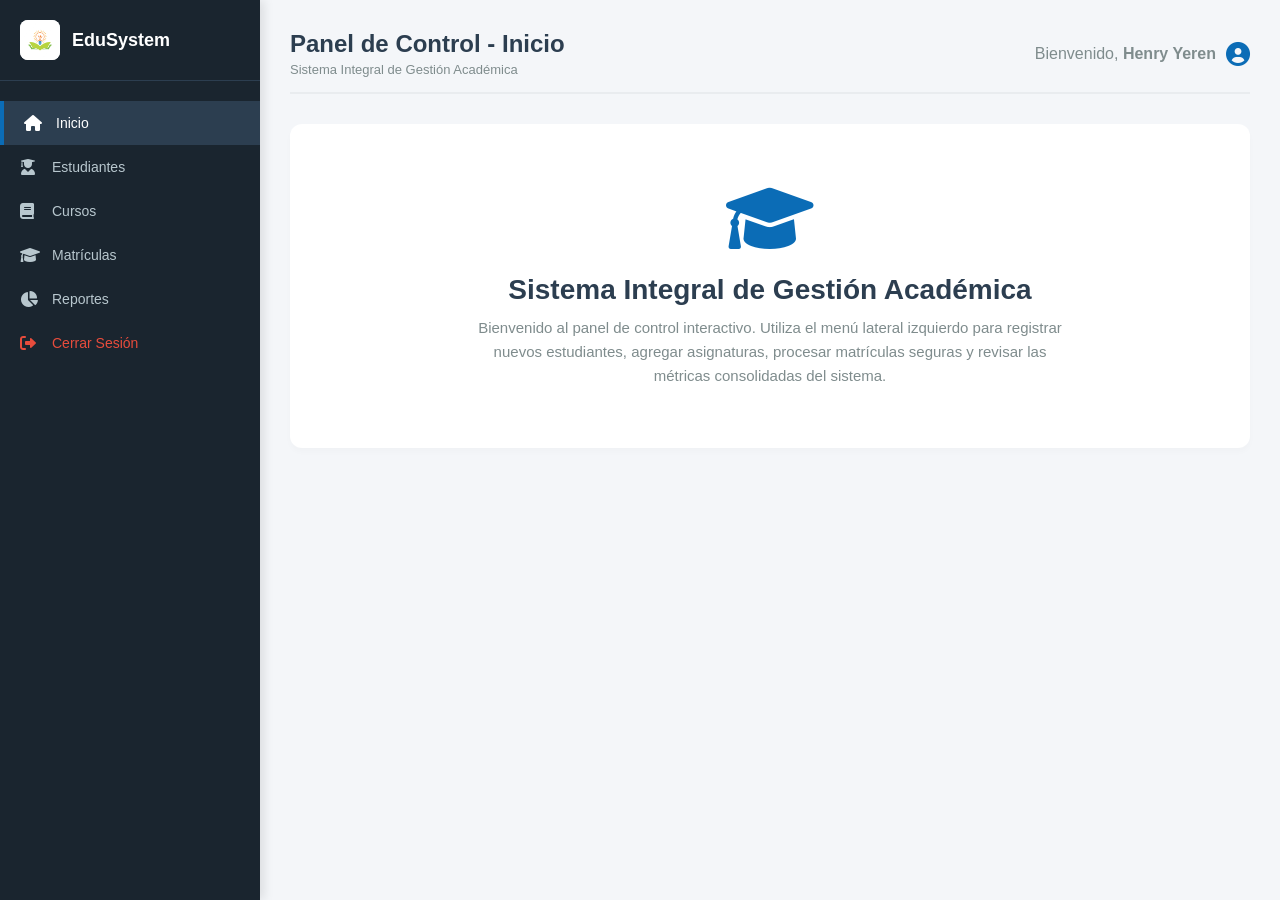
==== dashboard.html @ ab19d4d2 "Update dashboard.html" ====
<!DOCTYPE html>
<html lang="es">
<head>
    <meta charset="UTF-8">
    <meta name="viewport" content="width=device-width, initial-scale=1.0">
    <title>EduSystem - Panel de Gestión</title>
    <link rel="stylesheet" href="css/estilos.css">
    <link rel="stylesheet" href="https://cdnjs.cloudflare.com/ajax/libs/font-awesome/6.0.0/css/all.min.css">
</head>
<body class="dash-body-layout">

    <div class="dash-sidebar">
        <div class="dash-sidebar-logo">
            <img src="assets/logo.jpg" alt="EduSystem Logo" onerror="this.style.display='none'">
            <h3>EduSystem</h3>
        </div>
        <nav class="dash-sidebar-menu">
            <a href="#" class="menu-item dash-active" data-target="sec-inicio"><i class="fa-solid fa-house"></i> Inicio</a>
            <a href="#" class="menu-item" data-target="sec-estudiantes"><i class="fa-solid fa-user-graduate"></i> Estudiantes</a>
            <a href="#" class="menu-item" data-target="sec-cursos"><i class="fa-solid fa-book"></i> Cursos</a>
            <a href="#" class="menu-item" data-target="sec-matriculas"><i class="fa-solid fa-graduation-cap"></i> Matrículas</a>
            <a href="#" class="menu-item" data-target="sec-reportes"><i class="fa-solid fa-chart-pie"></i> Reportes</a>
            
            <a href="index.html" class="dash-logout-btn"><i class="fa-solid fa-right-from-bracket"></i> Cerrar Sesión</a>
        </nav>
    </div>

    <div class="dash-main-content">
        
        <header class="dash-main-header">
            <div>
                <h2 id="dash-title">Panel de Control - Inicio</h2>
                <p style="color: #7f8c8d; font-size: 13px; margin-top: 4px;">Sistema Integral de Gestión Académica</p>
            </div>
            <div class="dash-user-info">
                <span>Bienvenido, <strong>Henry Yeren</strong></span>
                <i class="fa-solid fa-circle-user" style="font-size: 24px; color: var(--accent-color);"></i>
            </div>
        </header>

        <section id="sec-inicio" class="dash-section">
            <div class="dash-data-container" style="text-align: center; padding: 60px 20px;">
                <i class="fa-solid fa-graduation-cap" style="font-size: 70px; color: #0b6cb6; margin-bottom: 20px;"></i>
                <h2 style="font-size: 28px; color: #2c3e50; margin-bottom: 10px;">Sistema Integral de Gestión Académica</h2>
                <p style="color: #7f8c8d; max-width: 600px; margin: 0 auto; font-size: 15px; line-height: 1.6;">
                    Bienvenido al panel de control interactivo. Utiliza el menú lateral izquierdo para registrar nuevos estudiantes, agregar asignaturas, procesar matrículas seguras y revisar las métricas consolidadas del sistema.
                </p>
            </div>
        </section>

        <section id="sec-estudiantes" class="dash-section" style="display: none;">
            <div class="dash-data-container" style="margin-bottom: 25px;">
                <h3 style="margin-bottom: 20px; color: #0b6cb6; font-size: 20px;"><i class="fa-solid fa-user-plus"></i> Gestión de Estudiantes</h3>
                
                <div style="display: grid; grid-template-columns: repeat(auto-fit, minmax(200px, 1fr)); gap: 15px; align-items: flex-end;">
                    <div class="dash-form-group" style="margin: 0;">
                        <label>Código</label>
                        <input type="text" id="est-codigo" placeholder="Código">
                    </div>
                    <div class="dash-form-group" style="margin: 0;">
                        <label>Nombres</label>
                        <input type="text" id="est-nombres" placeholder="Nombres">
                    </div>
                    <div class="dash-form-group" style="margin: 0;">
                        <label>Apellidos</label>
                        <input type="text" id="est-apellidos" placeholder="Apellidos">
                    </div>
                    <div class="dash-form-group" style="margin: 0;">
                        <label>Carrera</label>
                        <input type="text" id="est-carrera" placeholder="Carrera">
                    </div>
                    <div class="dash-form-group" style="margin: 0;">
                        <label>Ciclo</label>
                        <input type="text" id="est-ciclo" placeholder="Ciclo">
                    </div>
                    <div class="dash-form-group" style="margin: 0;">
                        <label>Correo</label>
                        <input type="email" id="est-correo" placeholder="Correo">
                    </div>
                    <button class="dash-btn-primary" id="btn-registrar-estudiante" style="height: 42px; justify-content: center; background-color: #004085;">
                        Registrar estudiante
                    </button>
                </div>
            </div>

            <div class="dash-data-container">
                <h3 style="margin-bottom: 15px; color: #2c3e50;"><i class="fa-solid fa-list"></i> Lista de estudiantes</h3>
                <div class="dash-table-responsive">
                    <table class="dash-table">
                        <thead>
                            <tr>
                                <th>Código</th>
                                <th>Nombres</th>
                                <th>Apellidos</th>
                                <th>Carrera</th>
                                <th>Ciclo</th>
                                <th>Correo</th>
                                <th>Acción</th>
                            </tr>
                        </thead>
                        <tbody id="tabla-estudiantes">
                            </tbody>
                    </table>
                </div>
            </div>
        </section>

        <section id="sec-cursos" class="dash-section" style="display: none;">
            <div class="dash-data-container" style="margin-bottom: 25px;">
                <h3 style="margin-bottom: 20px; color: #0b6cb6; font-size: 20px;"><i class="fa-solid fa-book-bookmark"></i> Gestión de Cursos</h3>
                
                <div style="display: grid; grid-template-columns: repeat(auto-fit, minmax(220px, 1fr)); gap: 15px; align-items: flex-end;">
                    <div class="dash-form-group" style="margin: 0;">
                        <label>Código Curso</label>
                        <input type="text" id="cur-codigo" placeholder="Código Curso">
                    </div>
                    <div class="dash-form-group" style="margin: 0;">
                        <label>Nombre Curso</label>
                        <input type="text" id="cur-nombre" placeholder="Nombre Curso">
                    </div>
                    <div class="dash-form-group" style="margin: 0;">
                        <label>Créditos</label>
                        <input type="number" id="cur-creditos" placeholder="Créditos">
                    </div>
                    <div class="dash-form-group" style="margin: 0;">
                        <label>Docente</label>
                        <input type="text" id="cur-docente" placeholder="Docente">
                    </div>
                    <button class="dash-btn-primary" id="btn-registrar-curso" style="height: 42px; justify-content: center; background-color: #004085;">
                        Registrar Curso
                    </button>
                </div>
            </div>

            <div class="dash-data-container">
                <h3 style="margin-bottom: 15px; color: #2c3e50;"><i class="fa-solid fa-bookmark"></i> Cursos Registrados</h3>
                <div class="dash-table-responsive">
                    <table class="dash-table">
                        <thead>
                            <tr>
                                <th>Código</th>
                                <th>Curso</th>
                                <th>Créditos</th>
                                <th>Docente</th>
                                <th>Acción</th>
                            </tr>
                        </thead>
                        <tbody id="tabla-cursos">
                            </tbody>
                    </table>
                </div>
            </div>
        </section>

        <section id="sec-matriculas" class="dash-section" style="display: none;">
            <div class="dash-data-container" style="margin-bottom: 25px;">
                <h3 style="margin-bottom: 20px; color: #0b6cb6; font-size: 20px;"><i class="fa-solid fa-file-signature"></i> Gestión de Matrículas</h3>
                
                <div style="display: grid; grid-template-columns: repeat(auto-fit, minmax(280px, 1fr)); gap: 20px; align-items: flex-end;">
                    <div class="dash-form-group" style="margin: 0;">
                        <label>Seleccione estudiante</label>
                        <select id="mat-estudiante" style="width: 100%; padding: 10px; border: 1px solid #dcdde1; border-radius: 6px;">
                            <option value="">Seleccione estudiante</option>
                        </select>
                    </div>
                    <div class="dash-form-group" style="margin: 0;">
                        <label>Seleccione curso</label>
                        <select id="mat-curso" style="width: 100%; padding: 10px; border: 1px solid #dcdde1; border-radius: 6px;">
                            <option value="">Seleccione curso</option>
                        </select>
                    </div>
                    <button class="dash-btn-primary" id="btn-registrar-matricula" style="height: 42px; justify-content: center; background-color: #004085;">
                        Registrar Matrícula
                    </button>
                </div>
            </div>

            <div class="dash-data-container">
                <h3 style="margin-bottom: 15px; color: #2c3e50;"><i class="fa-solid fa-clipboard-list"></i> Lista de Matrículas</h3>
                <div class="dash-table-responsive">
                    <table class="dash-table">
                        <thead>
                            <tr>
                                <th>Estudiante</th>
                                <th>Curso</th>
                                <th>Acción</th>
                            </tr>
                        </thead>
                        <tbody id="tabla-matriculas">
                            </tbody>
                    </table>
                </div>
            </div>
        </section>

        <section id="sec-reportes" class="dash-section" style="display: none;">
            <h3 style="margin-bottom: 20px; color: #2c3e50; font-size: 22px;">Reportes del Sistema</h3>
            <div class="dash-cards-container">
                <div class="dash-card" style="text-align: center; flex-direction: column; padding: 30px 20px;">
                    <h4 style="font-size: 16px; color: #34495e; margin-bottom: 15px;">Total de Estudiantes</h4>
                    <span id="rep-total-estudiantes" style="font-size: 48px; font-weight: bold; color: #0b6cb6;">0</span>
                </div>
                <div class="dash-card" style="text-align: center; flex-direction: column; padding: 30px 20px;">
                    <h4 style="font-size: 16px; color: #34495e; margin-bottom: 15px;">Total de Cursos</h4>
                    <span id="rep-total-cursos" style="font-size: 48px; font-weight: bold; color: #0b6cb6;">0</span>
                </div>
                <div class="dash-card" style="text-align: center; flex-direction: column; padding: 30px 20px;">
                    <h4 style="font-size: 16px; color: #34495e; margin-bottom: 15px;">Total de Matrículas</h4>
                    <span id="rep-total-matriculas" style="font-size: 48px; font-weight: bold; color: #0b6cb6;">0</span>
                </div>
            </div>
        </section>

    </div>

    <script>
        document.addEventListener('DOMContentLoaded', () => {
            // Arreglos de memoria temporal
            let estudiantes = [];
            let cursos = [];
            let matriculas = [];

            // Elementos de navegación
            const menuItems = document.querySelectorAll('.menu-item');
            const sections = document.querySelectorAll('.dash-section');
            const titleHeader = document.querySelector('#dash-title');

            // Cambio de pestañas interactivo
            menuItems.forEach(item => {
                item.addEventListener('click', (e) => {
                    e.preventDefault();
                    menuItems.forEach(i => i.classList.remove('dash-active'));
                    item.classList.add('dash-active');
                    sections.forEach(sec => sec.style.display = 'none');
                    
                    const targetId = item.getAttribute('data-target');
                    document.getElementById(targetId).style.display = 'block';
                    titleHeader.textContent = 'Panel de Control - ' + item.textContent.trim();
                    
                    // Actualizar reportes cada vez que se entra a la sección
                    if(targetId === 'sec-reportes') {
                        actualizarReportes();
                    }
                });
            });

            // --- MÓDULO ESTUDIANTES ---
            const btnEstudiante = document.getElementById('btn-registrar-estudiante');
            btnEstudiante.addEventListener('click', () => {
                const codigo = document.getElementById('est-codigo').value.trim();
                const nombres = document.getElementById('est-nombres').value.trim();
                const apellidos = document.getElementById('est-apellidos').value.trim();
                const carrera = document.getElementById('est-carrera').value.trim();
                const ciclo = document.getElementById('est-ciclo').value.trim();
                const correo = document.getElementById('est-correo').value.trim();

                if(!codigo || !nombres || !apellidos) {
                    alert('Por favor, rellene al menos el Código, Nombre y Apellido.');
                    return;
                }

                const nuevoEst = { codigo, nombres, apellidos, carrera, ciclo, correo };
                estudiantes.push(nuevoEst);
                
                actualizarTablaEstudiantes();
                actualizarSelects();
                actualizarReportes();

                // Limpiar campos
                document.getElementById('est-codigo').value = '';
                document.getElementById('est-nombres').value = '';
                document.getElementById('est-apellidos').value = '';
                document.getElementById('est-carrera').value = '';
                document.getElementById('est-ciclo').value = '';
                document.getElementById('est-correo').value = '';
            });

            function actualizarTablaEstudiantes() {
                const tbody = document.getElementById('tabla-estudiantes');
                tbody.innerHTML = '';
                estudiantes.forEach((est, index) => {
                    tbody.innerHTML += `
                        <tr>
                            <td><strong>${est.codigo}</strong></td>
                            <td>${est.nombres}</td>
                            <td>${est.apellidos}</td>
                            <td>${est.carrera || '-'}</td>
                            <td>${est.ciclo || '-'}</td>
                            <td>${est.correo || '-'}</td>
                            <td>
                                <button class="dash-btn-action delete" onclick="eliminarEstudiante(${index})"><i class="fa-solid fa-trash"></i></button>
                            </td>
                        </tr>
                    `;
                });
            }

            window.eliminarEstudiante = (index) => {
                estudiantes.splice(index, 1);
                actualizarTablaEstudiantes();
                actualizarSelects();
                actualizarReportes();
            };

            // --- MÓDULO CURSOS ---
            const btnCurso = document.getElementById('btn-registrar-curso');
            btnCurso.addEventListener('click', () => {
                const codigo = document.getElementById('cur-codigo').value.trim();
                const nombre = document.getElementById('cur-nombre').value.trim();
                const creditos = document.getElementById('cur-creditos').value.trim();
                const docente = document.getElementById('cur-docente').value.trim();

                if(!codigo || !nombre) {
                    alert('Por favor, ingrese el código y nombre del curso.');
                    return;
                }

                const nuevoCur = { codigo, nombre, creditos, docente };
                cursos.push(nuevoCur);

                actualizarTablaCursos();
                actualizarSelects();
                actualizarReportes();

                // Limpiar campos
                document.getElementById('cur-codigo').value = '';
                document.getElementById('cur-nombre').value = '';
                document.getElementById('cur-creditos').value = '';
                document.getElementById('cur-docente').value = '';
            });

            function actualizarTablaCursos() {
                const tbody = document.getElementById('tabla-cursos');
                tbody.innerHTML = '';
                cursos.forEach((cur, index) => {
                    tbody.innerHTML += `
                        <tr>
                            <td><strong>${cur.codigo}</strong></td>
                            <td>${cur.nombre}</td>
                            <td>${cur.creditos || '-'}</td>
                            <td>${cur.docente || '-'}</td>
                            <td>
                                <button class="dash-btn-action delete" onclick="eliminarCurso(${index})"><i class="fa-solid fa-trash"></i></button>
                            </td>
                        </tr>
                    `;
                });
            }

            window.eliminarCurso = (index) => {
                cursos.splice(index, 1);
                actualizarTablaCursos();
                actualizarSelects();
                actualizarReportes();
            };

            // --- MÓDULO MATRÍCULAS ---
            function actualizarSelects() {
                const selectEst = document.getElementById('mat-estudiante');
                const selectCur = document.getElementById('mat-curso');

                selectEst.innerHTML = '<option value="">Seleccione estudiante</option>';
                estudiantes.forEach((est, idx) => {
                    selectEst.innerHTML += `<option value="${idx}">${est.codigo} - ${est.nombres} ${est.apellidos}</option>`;
                });

                selectCur.innerHTML = '<option value="">Seleccione curso</option>';
                cursos.forEach((cur, idx) => {
                    selectCur.innerHTML += `<option value="${idx}">${cur.codigo} - ${cur.nombre}</option>`;
                });
            }

            const btnMatricula = document.getElementById('btn-registrar-matricula');
            btnMatricula.addEventListener('click', () => {
                const estIdx = document.getElementById('mat-estudiante').value;
                const curIdx = document.getElementById('mat-curso').value;

                if(estIdx === "" || curIdx === "") {
                    alert('Debe seleccionar un estudiante y un curso obligatoriamente.');
                    return;
                }

                const alumnoSelected = estudiantes[estIdx];
                const cursoSelected = cures = cursos[curIdx];

                const nuevaMat = {
                    estudiante: `${alumnoSelected.nombres} ${alumnoSelected.apellidos}`,
                    curso: cursoSelected.nombre
                };

                matriculas.push(nuevaMat);
                actualizarTablaMatriculas();
                actualizarReportes();

                document.getElementById('mat-estudiante').value = "";
                document.getElementById('mat-curso').value = "";
            });

            function actualizarTablaMatriculas() {
                const tbody = document.getElementById('tabla-matriculas');
                tbody.innerHTML = '';
                matriculas.forEach((mat, index) => {
                    tbody.innerHTML += `
                        <tr>
                            <td>${mat.estudiante}</td>
                            <td>${mat.curso}</td>
                            <td>
                                <button class="dash-btn-action delete" onclick="eliminarMatricula(${index})"><i class="fa-solid fa-ban"></i></button>
                            </td>
                        </tr>
                    `;
                });
            }

            window.eliminarMatricula = (index) => {
                matriculas.splice(index, 1);
                actualizarTablaMatriculas();
                actualizarReportes();
            };

            // --- ACTUALIZAR CONTADORES ---
            function actualizarReportes() {
                document.getElementById('rep-total-estudiantes').textContent = estudiantes.length;
                document.getElementById('rep-total-cursos').textContent = cursos.length;
                document.getElementById('rep-total-matriculas').textContent = matriculas.length;
            }
        });
    </script>
</body>
</html>
---- css/estilos.css ----
/* ==========================================
   VARIABLES DE COLOR ORIGINALES (LOGIN)
========================================== */
:root {
    --primary-color: #1e543d; /* Verde oscuro del logo */
    --accent-color: #0b6cb6;  /* Azul del botón Ingresar */
    --background-overlay: rgba(20, 35, 50, 0.70); /* Fondo oscuro translúcido */
    --text-dark: #2c3e50;
    --border-color: #dcdde1;
}

* {
    margin: 0;
    padding: 0;
    box-sizing: border-box;
    font-family: 'Segoe UI', Tahoma, Geneva, Verdana, sans-serif;
}

/* ==========================================
   ESTILOS BASE DEL LOGIN (TAL CUAL ESTABA)
========================================== */
body {
    min-height: 100vh;
    display: flex;
    justify-content: center;
    align-items: center;
    background: linear-gradient(var(--background-overlay), var(--background-overlay)), 
                url('../assets/background.jpg') no-repeat center center/cover;
    padding: 20px;
}

.login-container {
    width: 100%;
    max-width: 400px;
    display: flex;
    flex-direction: column;
    align-items: center;
}

.logo-container-box {
    width: 85px;
    height: 85px;
    background-color: #ffffff;
    border-radius: 20px;
    margin: 0 auto 12px auto;
    display: flex;
    justify-content: center;
    align-items: center;
    padding: 5px;
    box-shadow: 0 4px 15px rgba(0,0,0,0.2);
}

.logo-container-box img {
    max-width: 100%;
    max-height: 100%;
    object-fit: contain;
}

.login-header {
    text-align: center;
    color: #ffffff;
    margin-bottom: 20px;
}

.login-header h1 {
    font-size: 28px;
    font-weight: 700;
    letter-spacing: 0.5px;
}

.login-header p {
    font-size: 14px;
    opacity: 0.9;
    margin-top: 4px;
}

form {
    background: #ffffff;
    width: 100%;
    padding: 35px;
    border-radius: 20px;
    box-shadow: 0 15px 30px rgba(0, 0, 0, 0.25);
}

form h2 {
    text-align: center;
    color: var(--text-dark);
    font-size: 22px;
    margin-bottom: 25px;
    font-weight: 600;
}

.input-group {
    margin-bottom: 20px;
}

.input-group label {
    display: block;
    font-size: 13px;
    color: var(--text-dark);
    font-weight: 600;
    margin-bottom: 8px;
}

.input-wrapper {
    position: relative;
    display: flex;
    align-items: center;
}

.input-wrapper i {
    position: absolute;
    color: #95a5a6;
    font-size: 16px;
}

.input-wrapper i:first-child {
    left: 15px;
}

.input-wrapper .toggle-password {
    right: 15px;
    cursor: pointer;
    transition: color 0.2s;
}

.input-wrapper .toggle-password:hover {
    color: var(--accent-color);
}

.input-wrapper input {
    width: 100%;
    padding: 14px 15px 14px 42px;
    border: 1px solid var(--border-color);
    background-color: #f8f9fa;
    border-radius: 10px;
    font-size: 14px;
    color: #2c3e50;
    outline: none;
    transition: all 0.3s ease;
}

.input-wrapper input:focus {
    border-color: var(--accent-color);
    background-color: #ffffff;
    box-shadow: 0 0 0 4px rgba(11, 108, 182, 0.15);
}

.btn-submit {
    width: 100%;
    padding: 14px;
    background-color: var(--accent-color);
    color: #ffffff;
    border: none;
    border-radius: 10px;
    font-size: 15px;
    font-weight: 600;
    cursor: pointer;
    transition: background-color 0.2s, transform 0.1s;
    margin-top: 10px;
}

.btn-submit:hover {
    background-color: #09548f;
}

.btn-submit:active {
    transform: scale(0.98);
}

.login-footer {
    text-align: center;
    margin-top: 20px;
}

.login-footer p {
    font-size: 12px;
    color: rgba(255, 255, 255, 0.7);
}


/* ==========================================
   ESTILOS AISLADOS PARA EL DASHBOARD
========================================== */
body.dash-body-layout {
    background: #f4f6f9;
    min-height: 100vh;
    display: flex;
    justify-content: flex-start;
    align-items: stretch;
    padding: 0;
}

.dash-sidebar {
    width: 260px;
    background-color: #1a252f;
    color: #ffffff;
    display: flex;
    flex-direction: column;
    padding: 20px 0;
    box-shadow: 4px 0 10px rgba(0,0,0,0.1);
}

.dash-sidebar-logo {
    display: flex;
    align-items: center;
    padding: 0 20px 20px 20px;
    border-bottom: 1px solid #2c3e50;
    margin-bottom: 20px;
}

.dash-sidebar-logo img {
    width: 40px;
    height: 40px;
    border-radius: 8px;
    margin-right: 12px;
    object-fit: contain;
    background: white;
}

.dash-sidebar-logo h3 {
    font-size: 18px;
    font-weight: 600;
}

.dash-sidebar-menu a {
    display: flex;
    align-items: center;
    padding: 14px 20px;
    color: #b8c7ce;
    text-decoration: none;
    font-size: 14px;
    transition: all 0.3s;
}

.dash-sidebar-menu a i {
    margin-right: 12px;
    font-size: 16px;
    width: 20px;
}

.dash-sidebar-menu a:hover, .dash-sidebar-menu a.dash-active {
    background-color: #2c3e50;
    color: #ffffff;
    border-left: 4px solid var(--accent-color);
}

.dash-sidebar-menu a.dash-logout-btn {
    margin-top: auto;
    color: #e74c3c;
}

.dash-sidebar-menu a.dash-logout-btn:hover {
    background-color: #c0392b;
    color: white;
    border-left: 4px solid #c0392b;
}

.dash-main-content {
    flex: 1;
    display: flex;
    flex-direction: column;
    padding: 30px;
    overflow-y: auto;
}

.dash-main-header {
    display: flex;
    justify-content: space-between;
    align-items: center;
    margin-bottom: 30px;
    border-bottom: 2px solid #e9ecef;
    padding-bottom: 15px;
}

.dash-main-header h2 {
    color: #2c3e50;
    font-size: 24px;
}

.dash-user-info {
    display: flex;
    align-items: center;
    gap: 10px;
    color: #7f8c8d;
    font-weight: 500;
}

.dash-user-info i {
    font-size: 20px;
    color: #2c3e50;
}

.dash-cards-container {
    display: flex;
    gap: 20px;
    margin-bottom: 30px;
}

.dash-card {
    background: white;
    flex: 1;
    padding: 20px;
    border-radius: 12px;
    display: flex;
    align-items: center;
    box-shadow: 0 4px 6px rgba(0,0,0,0.02);
}

.dash-card-icon {
    width: 50px;
    height: 50px;
    border-radius: 10px;
    display: flex;
    justify-content: center;
    align-items: center;
    font-size: 24px;
    margin-right: 15px;
}

.dash-card-info h3 {
    font-size: 22px;
    color: #2c3e50;
}

.dash-card-info p {
    font-size: 13px;
    color: #95a5a6;
}

.dash-data-container {
    background: white;
    padding: 25px;
    border-radius: 12px;
    box-shadow: 0 4px 6px rgba(0,0,0,0.02);
}

.dash-table-actions {
    display: flex;
    justify-content: space-between;
    align-items: center;
    margin-bottom: 20px;
}

.dash-search-box {
    position: relative;
    width: 300px;
}

.dash-search-box i {
    position: absolute;
    left: 12px;
    top: 50%;
    transform: translateY(-50%);
    color: #95a5a6;
}

.dash-search-box input {
    width: 100%;
    padding: 10px 10px 10px 35px;
    border: 1px solid #dcdde1;
    border-radius: 8px;
    outline: none;
    font-size: 14px;
}

.dash-btn-primary {
    background-color: var(--accent-color);
    color: white;
    border: none;
    padding: 10px 20px;
    border-radius: 8px;
    cursor: pointer;
    font-weight: 600;
    display: flex;
    align-items: center;
    gap: 8px;
}

.dash-btn-primary:hover { background-color: #09548f; }

.dash-table-responsive { width: 100%; overflow-x: auto; }
.dash-table { width: 100%; border-collapse: collapse; text-align: left; }
.dash-table th, .dash-table td { padding: 14px; border-bottom: 1px solid #eee; font-size: 14px; }
.dash-table th { background-color: #f8f9fa; color: #34495e; font-weight: 600; }
.dash-table tr:hover { background-color: #fcfcfc; }

.dash-status-badge {
    padding: 4px 8px;
    border-radius: 20px;
    font-size: 12px;
    font-weight: 600;
}
.dash-status-badge.activo { background-color: #e3fcef; color: #17b978; }
.dash-status-badge.inactivo { background-color: #ffe9e9; color: #e74c3c; }

.dash-btn-action {
    background: none;
    border: none;
    cursor: pointer;
    font-size: 15px;
    margin-right: 10px;
    transition: transform 0.1s;
}
.dash-btn-action.edit { color: #f39c12; }
.dash-btn-action.delete { color: #e74c3c; }
.dash-btn-action:hover { transform: scale(1.15); }

/* Modales del Dashboard */
.dash-modal {
    position: fixed;
    top: 0; left: 0; width: 100%; height: 100%;
    background-color: rgba(0,0,0,0.4);
    display: flex; justify-content: center; align-items: center;
    opacity: 0; pointer-events: none; transition: all 0.3s ease;
}
.dash-modal.dash-open { opacity: 1; pointer-events: auto; }
.dash-modal-content {
    background: white; padding: 25px; border-radius: 12px;
    width: 100%; max-width: 450px; box-shadow: 0 10px 25px rgba(0,0,0,0.1);
}
.dash-modal-header {
    display: flex; justify-content: space-between; align-items: center;
    margin-bottom: 20px; border-bottom: 1px solid #eee; padding-bottom: 10px;
}
.dash-close-modal { font-size: 24px; cursor: pointer; color: #95a5a6; }
.dash-close-modal:hover { color: #333; }

.dash-form-group { margin-bottom: 15px; }
.dash-form-group label { display: block; font-size: 13px; font-weight: 600; margin-bottom: 5px; color: #34495e;}
.dash-form-group input, .dash-form-group select {
    width: 100%; padding: 10px; border: 1px solid #dcdde1; border-radius: 6px; outline: none;
}
.dash-btn-submit-modal {
    width: 100%; padding: 12px; background-color: #17b978; color: white;
    border: none; border-radius: 6px; font-weight: 600; cursor: pointer; margin-top: 10px;
}
.dash-btn-submit-modal:hover { background-color: #149f67; }
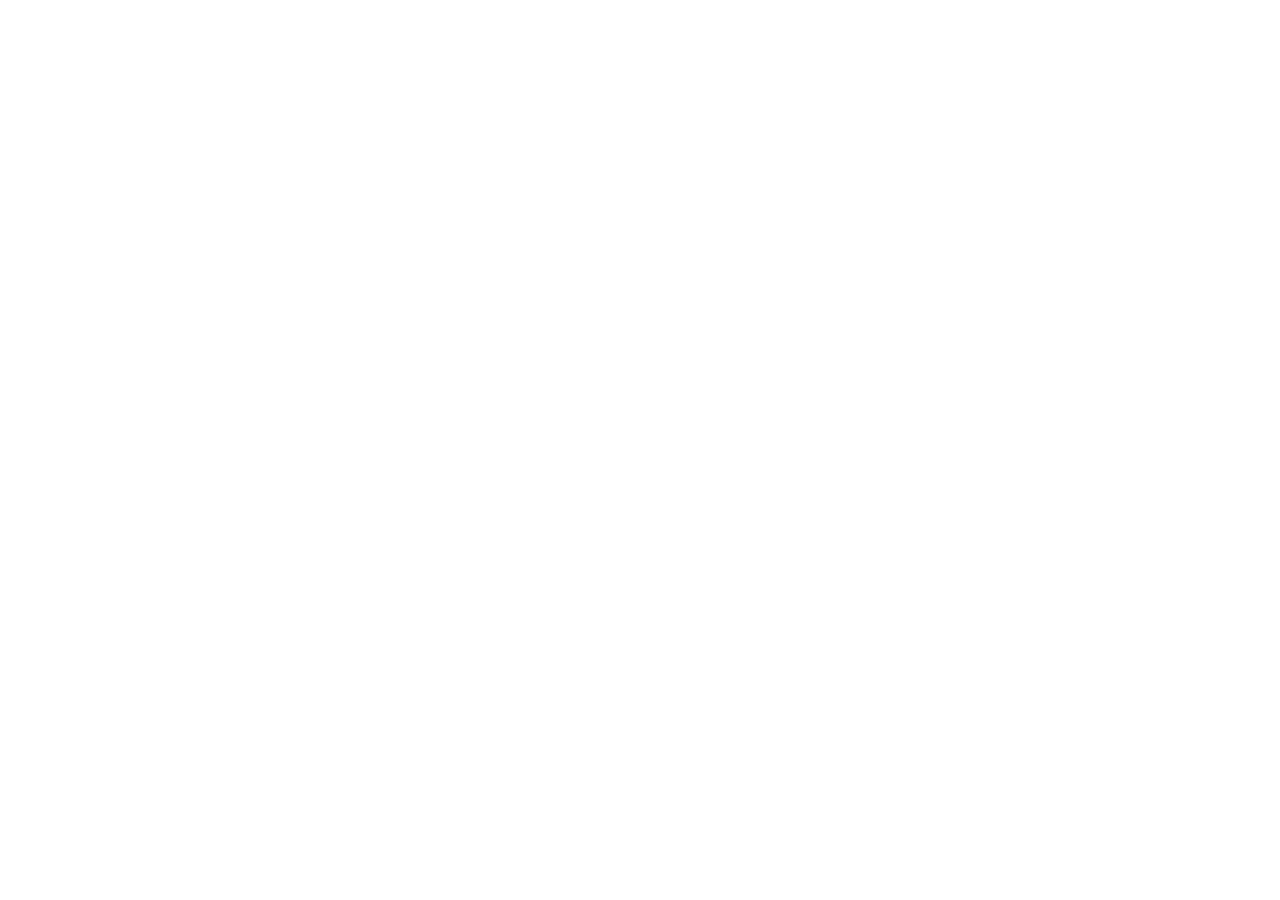
==== commit a71fd55c: "Update dashboard.html" ====
--- a/dashboard.html
+++ b/dashboard.html
@@ -3,428 +3,8 @@
 <head>
     <meta charset="UTF-8">
     <meta name="viewport" content="width=device-width, initial-scale=1.0">
-    <title>EduSystem - Panel de Gestión</title>
-    <link rel="stylesheet" href="css/estilos.css">
-    <link rel="stylesheet" href="https://cdnjs.cloudflare.com/ajax/libs/font-awesome/6.0.0/css/all.min.css">
+    <title>Dashboard - EduSystem</title>
 </head>
-<body class="dash-body-layout">
-
-    <div class="dash-sidebar">
-        <div class="dash-sidebar-logo">
-            <img src="assets/logo.jpg" alt="EduSystem Logo" onerror="this.style.display='none'">
-            <h3>EduSystem</h3>
-        </div>
-        <nav class="dash-sidebar-menu">
-            <a href="#" class="menu-item dash-active" data-target="sec-inicio"><i class="fa-solid fa-house"></i> Inicio</a>
-            <a href="#" class="menu-item" data-target="sec-estudiantes"><i class="fa-solid fa-user-graduate"></i> Estudiantes</a>
-            <a href="#" class="menu-item" data-target="sec-cursos"><i class="fa-solid fa-book"></i> Cursos</a>
-            <a href="#" class="menu-item" data-target="sec-matriculas"><i class="fa-solid fa-graduation-cap"></i> Matrículas</a>
-            <a href="#" class="menu-item" data-target="sec-reportes"><i class="fa-solid fa-chart-pie"></i> Reportes</a>
-            
-            <a href="index.html" class="dash-logout-btn"><i class="fa-solid fa-right-from-bracket"></i> Cerrar Sesión</a>
-        </nav>
-    </div>
-
-    <div class="dash-main-content">
-        
-        <header class="dash-main-header">
-            <div>
-                <h2 id="dash-title">Panel de Control - Inicio</h2>
-                <p style="color: #7f8c8d; font-size: 13px; margin-top: 4px;">Sistema Integral de Gestión Académica</p>
-            </div>
-            <div class="dash-user-info">
-                <span>Bienvenido, <strong>Henry Yeren</strong></span>
-                <i class="fa-solid fa-circle-user" style="font-size: 24px; color: var(--accent-color);"></i>
-            </div>
-        </header>
-
-        <section id="sec-inicio" class="dash-section">
-            <div class="dash-data-container" style="text-align: center; padding: 60px 20px;">
-                <i class="fa-solid fa-graduation-cap" style="font-size: 70px; color: #0b6cb6; margin-bottom: 20px;"></i>
-                <h2 style="font-size: 28px; color: #2c3e50; margin-bottom: 10px;">Sistema Integral de Gestión Académica</h2>
-                <p style="color: #7f8c8d; max-width: 600px; margin: 0 auto; font-size: 15px; line-height: 1.6;">
-                    Bienvenido al panel de control interactivo. Utiliza el menú lateral izquierdo para registrar nuevos estudiantes, agregar asignaturas, procesar matrículas seguras y revisar las métricas consolidadas del sistema.
-                </p>
-            </div>
-        </section>
-
-        <section id="sec-estudiantes" class="dash-section" style="display: none;">
-            <div class="dash-data-container" style="margin-bottom: 25px;">
-                <h3 style="margin-bottom: 20px; color: #0b6cb6; font-size: 20px;"><i class="fa-solid fa-user-plus"></i> Gestión de Estudiantes</h3>
-                
-                <div style="display: grid; grid-template-columns: repeat(auto-fit, minmax(200px, 1fr)); gap: 15px; align-items: flex-end;">
-                    <div class="dash-form-group" style="margin: 0;">
-                        <label>Código</label>
-                        <input type="text" id="est-codigo" placeholder="Código">
-                    </div>
-                    <div class="dash-form-group" style="margin: 0;">
-                        <label>Nombres</label>
-                        <input type="text" id="est-nombres" placeholder="Nombres">
-                    </div>
-                    <div class="dash-form-group" style="margin: 0;">
-                        <label>Apellidos</label>
-                        <input type="text" id="est-apellidos" placeholder="Apellidos">
-                    </div>
-                    <div class="dash-form-group" style="margin: 0;">
-                        <label>Carrera</label>
-                        <input type="text" id="est-carrera" placeholder="Carrera">
-                    </div>
-                    <div class="dash-form-group" style="margin: 0;">
-                        <label>Ciclo</label>
-                        <input type="text" id="est-ciclo" placeholder="Ciclo">
-                    </div>
-                    <div class="dash-form-group" style="margin: 0;">
-                        <label>Correo</label>
-                        <input type="email" id="est-correo" placeholder="Correo">
-                    </div>
-                    <button class="dash-btn-primary" id="btn-registrar-estudiante" style="height: 42px; justify-content: center; background-color: #004085;">
-                        Registrar estudiante
-                    </button>
-                </div>
-            </div>
-
-            <div class="dash-data-container">
-                <h3 style="margin-bottom: 15px; color: #2c3e50;"><i class="fa-solid fa-list"></i> Lista de estudiantes</h3>
-                <div class="dash-table-responsive">
-                    <table class="dash-table">
-                        <thead>
-                            <tr>
-                                <th>Código</th>
-                                <th>Nombres</th>
-                                <th>Apellidos</th>
-                                <th>Carrera</th>
-                                <th>Ciclo</th>
-                                <th>Correo</th>
-                                <th>Acción</th>
-                            </tr>
-                        </thead>
-                        <tbody id="tabla-estudiantes">
-                            </tbody>
-                    </table>
-                </div>
-            </div>
-        </section>
-
-        <section id="sec-cursos" class="dash-section" style="display: none;">
-            <div class="dash-data-container" style="margin-bottom: 25px;">
-                <h3 style="margin-bottom: 20px; color: #0b6cb6; font-size: 20px;"><i class="fa-solid fa-book-bookmark"></i> Gestión de Cursos</h3>
-                
-                <div style="display: grid; grid-template-columns: repeat(auto-fit, minmax(220px, 1fr)); gap: 15px; align-items: flex-end;">
-                    <div class="dash-form-group" style="margin: 0;">
-                        <label>Código Curso</label>
-                        <input type="text" id="cur-codigo" placeholder="Código Curso">
-                    </div>
-                    <div class="dash-form-group" style="margin: 0;">
-                        <label>Nombre Curso</label>
-                        <input type="text" id="cur-nombre" placeholder="Nombre Curso">
-                    </div>
-                    <div class="dash-form-group" style="margin: 0;">
-                        <label>Créditos</label>
-                        <input type="number" id="cur-creditos" placeholder="Créditos">
-                    </div>
-                    <div class="dash-form-group" style="margin: 0;">
-                        <label>Docente</label>
-                        <input type="text" id="cur-docente" placeholder="Docente">
-                    </div>
-                    <button class="dash-btn-primary" id="btn-registrar-curso" style="height: 42px; justify-content: center; background-color: #004085;">
-                        Registrar Curso
-                    </button>
-                </div>
-            </div>
-
-            <div class="dash-data-container">
-                <h3 style="margin-bottom: 15px; color: #2c3e50;"><i class="fa-solid fa-bookmark"></i> Cursos Registrados</h3>
-                <div class="dash-table-responsive">
-                    <table class="dash-table">
-                        <thead>
-                            <tr>
-                                <th>Código</th>
-                                <th>Curso</th>
-                                <th>Créditos</th>
-                                <th>Docente</th>
-                                <th>Acción</th>
-                            </tr>
-                        </thead>
-                        <tbody id="tabla-cursos">
-                            </tbody>
-                    </table>
-                </div>
-            </div>
-        </section>
-
-        <section id="sec-matriculas" class="dash-section" style="display: none;">
-            <div class="dash-data-container" style="margin-bottom: 25px;">
-                <h3 style="margin-bottom: 20px; color: #0b6cb6; font-size: 20px;"><i class="fa-solid fa-file-signature"></i> Gestión de Matrículas</h3>
-                
-                <div style="display: grid; grid-template-columns: repeat(auto-fit, minmax(280px, 1fr)); gap: 20px; align-items: flex-end;">
-                    <div class="dash-form-group" style="margin: 0;">
-                        <label>Seleccione estudiante</label>
-                        <select id="mat-estudiante" style="width: 100%; padding: 10px; border: 1px solid #dcdde1; border-radius: 6px;">
-                            <option value="">Seleccione estudiante</option>
-                        </select>
-                    </div>
-                    <div class="dash-form-group" style="margin: 0;">
-                        <label>Seleccione curso</label>
-                        <select id="mat-curso" style="width: 100%; padding: 10px; border: 1px solid #dcdde1; border-radius: 6px;">
-                            <option value="">Seleccione curso</option>
-                        </select>
-                    </div>
-                    <button class="dash-btn-primary" id="btn-registrar-matricula" style="height: 42px; justify-content: center; background-color: #004085;">
-                        Registrar Matrícula
-                    </button>
-                </div>
-            </div>
-
-            <div class="dash-data-container">
-                <h3 style="margin-bottom: 15px; color: #2c3e50;"><i class="fa-solid fa-clipboard-list"></i> Lista de Matrículas</h3>
-                <div class="dash-table-responsive">
-                    <table class="dash-table">
-                        <thead>
-                            <tr>
-                                <th>Estudiante</th>
-                                <th>Curso</th>
-                                <th>Acción</th>
-                            </tr>
-                        </thead>
-                        <tbody id="tabla-matriculas">
-                            </tbody>
-                    </table>
-                </div>
-            </div>
-        </section>
-
-        <section id="sec-reportes" class="dash-section" style="display: none;">
-            <h3 style="margin-bottom: 20px; color: #2c3e50; font-size: 22px;">Reportes del Sistema</h3>
-            <div class="dash-cards-container">
-                <div class="dash-card" style="text-align: center; flex-direction: column; padding: 30px 20px;">
-                    <h4 style="font-size: 16px; color: #34495e; margin-bottom: 15px;">Total de Estudiantes</h4>
-                    <span id="rep-total-estudiantes" style="font-size: 48px; font-weight: bold; color: #0b6cb6;">0</span>
-                </div>
-                <div class="dash-card" style="text-align: center; flex-direction: column; padding: 30px 20px;">
-                    <h4 style="font-size: 16px; color: #34495e; margin-bottom: 15px;">Total de Cursos</h4>
-                    <span id="rep-total-cursos" style="font-size: 48px; font-weight: bold; color: #0b6cb6;">0</span>
-                </div>
-                <div class="dash-card" style="text-align: center; flex-direction: column; padding: 30px 20px;">
-                    <h4 style="font-size: 16px; color: #34495e; margin-bottom: 15px;">Total de Matrículas</h4>
-                    <span id="rep-total-matriculas" style="font-size: 48px; font-weight: bold; color: #0b6cb6;">0</span>
-                </div>
-            </div>
-        </section>
-
-    </div>
-
-    <script>
-        document.addEventListener('DOMContentLoaded', () => {
-            // Arreglos de memoria temporal
-            let estudiantes = [];
-            let cursos = [];
-            let matriculas = [];
-
-            // Elementos de navegación
-            const menuItems = document.querySelectorAll('.menu-item');
-            const sections = document.querySelectorAll('.dash-section');
-            const titleHeader = document.querySelector('#dash-title');
-
-            // Cambio de pestañas interactivo
-            menuItems.forEach(item => {
-                item.addEventListener('click', (e) => {
-                    e.preventDefault();
-                    menuItems.forEach(i => i.classList.remove('dash-active'));
-                    item.classList.add('dash-active');
-                    sections.forEach(sec => sec.style.display = 'none');
-                    
-                    const targetId = item.getAttribute('data-target');
-                    document.getElementById(targetId).style.display = 'block';
-                    titleHeader.textContent = 'Panel de Control - ' + item.textContent.trim();
-                    
-                    // Actualizar reportes cada vez que se entra a la sección
-                    if(targetId === 'sec-reportes') {
-                        actualizarReportes();
-                    }
-                });
-            });
-
-            // --- MÓDULO ESTUDIANTES ---
-            const btnEstudiante = document.getElementById('btn-registrar-estudiante');
-            btnEstudiante.addEventListener('click', () => {
-                const codigo = document.getElementById('est-codigo').value.trim();
-                const nombres = document.getElementById('est-nombres').value.trim();
-                const apellidos = document.getElementById('est-apellidos').value.trim();
-                const carrera = document.getElementById('est-carrera').value.trim();
-                const ciclo = document.getElementById('est-ciclo').value.trim();
-                const correo = document.getElementById('est-correo').value.trim();
-
-                if(!codigo || !nombres || !apellidos) {
-                    alert('Por favor, rellene al menos el Código, Nombre y Apellido.');
-                    return;
-                }
-
-                const nuevoEst = { codigo, nombres, apellidos, carrera, ciclo, correo };
-                estudiantes.push(nuevoEst);
-                
-                actualizarTablaEstudiantes();
-                actualizarSelects();
-                actualizarReportes();
-
-                // Limpiar campos
-                document.getElementById('est-codigo').value = '';
-                document.getElementById('est-nombres').value = '';
-                document.getElementById('est-apellidos').value = '';
-                document.getElementById('est-carrera').value = '';
-                document.getElementById('est-ciclo').value = '';
-                document.getElementById('est-correo').value = '';
-            });
-
-            function actualizarTablaEstudiantes() {
-                const tbody = document.getElementById('tabla-estudiantes');
-                tbody.innerHTML = '';
-                estudiantes.forEach((est, index) => {
-                    tbody.innerHTML += `
-                        <tr>
-                            <td><strong>${est.codigo}</strong></td>
-                            <td>${est.nombres}</td>
-                            <td>${est.apellidos}</td>
-                            <td>${est.carrera || '-'}</td>
-                            <td>${est.ciclo || '-'}</td>
-                            <td>${est.correo || '-'}</td>
-                            <td>
-                                <button class="dash-btn-action delete" onclick="eliminarEstudiante(${index})"><i class="fa-solid fa-trash"></i></button>
-                            </td>
-                        </tr>
-                    `;
-                });
-            }
-
-            window.eliminarEstudiante = (index) => {
-                estudiantes.splice(index, 1);
-                actualizarTablaEstudiantes();
-                actualizarSelects();
-                actualizarReportes();
-            };
-
-            // --- MÓDULO CURSOS ---
-            const btnCurso = document.getElementById('btn-registrar-curso');
-            btnCurso.addEventListener('click', () => {
-                const codigo = document.getElementById('cur-codigo').value.trim();
-                const nombre = document.getElementById('cur-nombre').value.trim();
-                const creditos = document.getElementById('cur-creditos').value.trim();
-                const docente = document.getElementById('cur-docente').value.trim();
-
-                if(!codigo || !nombre) {
-                    alert('Por favor, ingrese el código y nombre del curso.');
-                    return;
-                }
-
-                const nuevoCur = { codigo, nombre, creditos, docente };
-                cursos.push(nuevoCur);
-
-                actualizarTablaCursos();
-                actualizarSelects();
-                actualizarReportes();
-
-                // Limpiar campos
-                document.getElementById('cur-codigo').value = '';
-                document.getElementById('cur-nombre').value = '';
-                document.getElementById('cur-creditos').value = '';
-                document.getElementById('cur-docente').value = '';
-            });
-
-            function actualizarTablaCursos() {
-                const tbody = document.getElementById('tabla-cursos');
-                tbody.innerHTML = '';
-                cursos.forEach((cur, index) => {
-                    tbody.innerHTML += `
-                        <tr>
-                            <td><strong>${cur.codigo}</strong></td>
-                            <td>${cur.nombre}</td>
-                            <td>${cur.creditos || '-'}</td>
-                            <td>${cur.docente || '-'}</td>
-                            <td>
-                                <button class="dash-btn-action delete" onclick="eliminarCurso(${index})"><i class="fa-solid fa-trash"></i></button>
-                            </td>
-                        </tr>
-                    `;
-                });
-            }
-
-            window.eliminarCurso = (index) => {
-                cursos.splice(index, 1);
-                actualizarTablaCursos();
-                actualizarSelects();
-                actualizarReportes();
-            };
-
-            // --- MÓDULO MATRÍCULAS ---
-            function actualizarSelects() {
-                const selectEst = document.getElementById('mat-estudiante');
-                const selectCur = document.getElementById('mat-curso');
-
-                selectEst.innerHTML = '<option value="">Seleccione estudiante</option>';
-                estudiantes.forEach((est, idx) => {
-                    selectEst.innerHTML += `<option value="${idx}">${est.codigo} - ${est.nombres} ${est.apellidos}</option>`;
-                });
-
-                selectCur.innerHTML = '<option value="">Seleccione curso</option>';
-                cursos.forEach((cur, idx) => {
-                    selectCur.innerHTML += `<option value="${idx}">${cur.codigo} - ${cur.nombre}</option>`;
-                });
-            }
-
-            const btnMatricula = document.getElementById('btn-registrar-matricula');
-            btnMatricula.addEventListener('click', () => {
-                const estIdx = document.getElementById('mat-estudiante').value;
-                const curIdx = document.getElementById('mat-curso').value;
-
-                if(estIdx === "" || curIdx === "") {
-                    alert('Debe seleccionar un estudiante y un curso obligatoriamente.');
-                    return;
-                }
-
-                const alumnoSelected = estudiantes[estIdx];
-                const cursoSelected = cures = cursos[curIdx];
-
-                const nuevaMat = {
-                    estudiante: `${alumnoSelected.nombres} ${alumnoSelected.apellidos}`,
-                    curso: cursoSelected.nombre
-                };
-
-                matriculas.push(nuevaMat);
-                actualizarTablaMatriculas();
-                actualizarReportes();
-
-                document.getElementById('mat-estudiante').value = "";
-                document.getElementById('mat-curso').value = "";
-            });
-
-            function actualizarTablaMatriculas() {
-                const tbody = document.getElementById('tabla-matriculas');
-                tbody.innerHTML = '';
-                matriculas.forEach((mat, index) => {
-                    tbody.innerHTML += `
-                        <tr>
-                            <td>${mat.estudiante}</td>
-                            <td>${mat.curso}</td>
-                            <td>
-                                <button class="dash-btn-action delete" onclick="eliminarMatricula(${index})"><i class="fa-solid fa-ban"></i></button>
-                            </td>
-                        </tr>
-                    `;
-                });
-            }
-
-            window.eliminarMatricula = (index) => {
-                matriculas.splice(index, 1);
-                actualizarTablaMatriculas();
-                actualizarReportes();
-            };
-
-            // --- ACTUALIZAR CONTADORES ---
-            function actualizarReportes() {
-                document.getElementById('rep-total-estudiantes').textContent = estudiantes.length;
-                document.getElementById('rep-total-cursos').textContent = cursos.length;
-                document.getElementById('rep-total-matriculas').textContent = matriculas.length;
-            }
-        });
-    </script>
-</body>
+<body>
+    </body>
 </html>
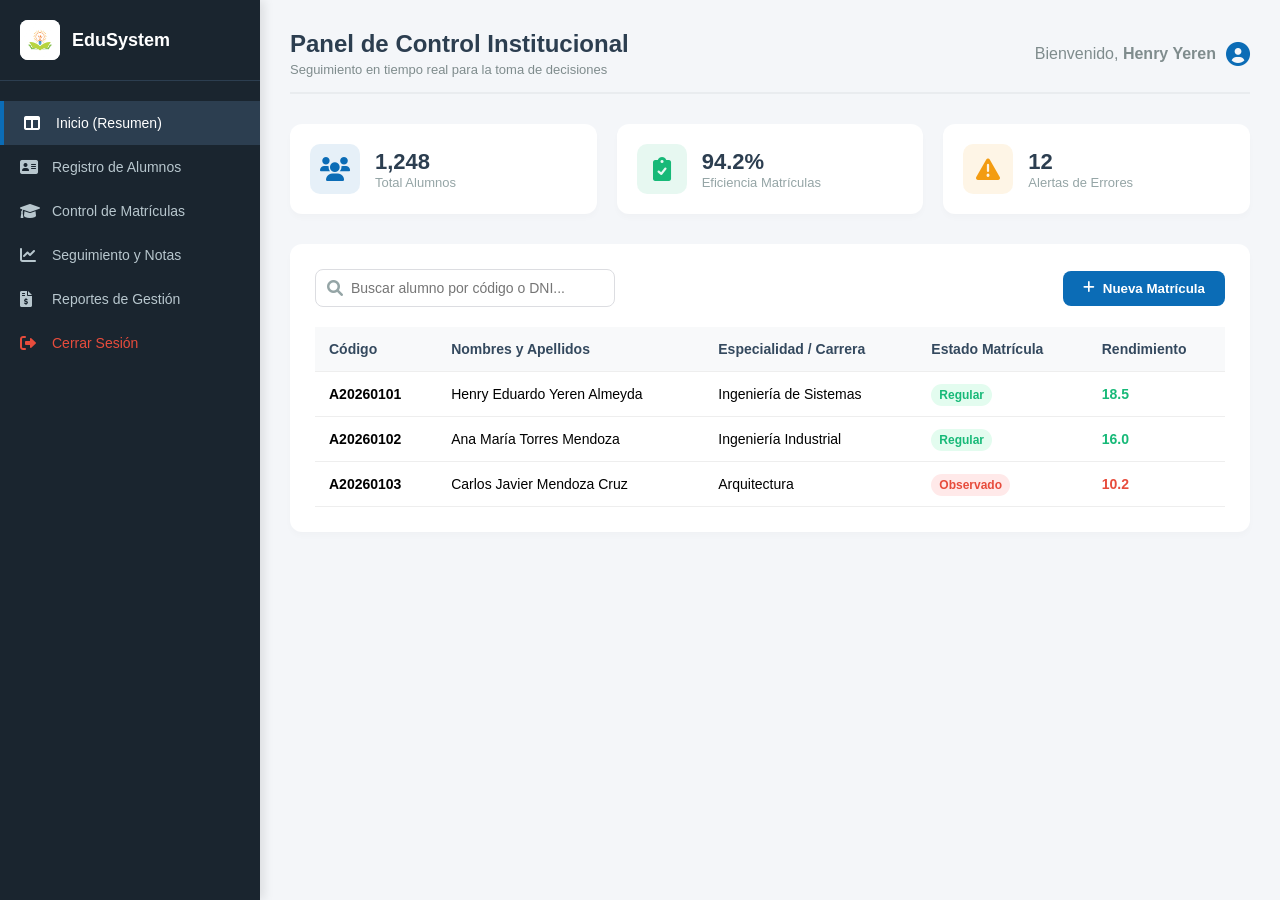
==== commit 4fa4d771: "Update dashboard.html" ====
--- a/dashboard.html
+++ b/dashboard.html
@@ -3,8 +3,119 @@
 <head>
     <meta charset="UTF-8">
     <meta name="viewport" content="width=device-width, initial-scale=1.0">
-    <title>Dashboard - EduSystem</title>
+    <title>EduSystem - Panel Principal</title>
+    <link rel="stylesheet" href="css/estilos.css">
+    <link rel="stylesheet" href="https://cdnjs.cloudflare.com/ajax/libs/font-awesome/6.0.0/css/all.min.css">
 </head>
-<body>
-    </body>
+<body class="dash-body-layout">
+
+    <div class="dash-sidebar">
+        <div class="dash-sidebar-logo">
+            <img src="assets/logo.jpg" alt="EduSystem Logo">
+            <h3>EduSystem</h3>
+        </div>
+        <nav class="dash-sidebar-menu">
+            <a href="#" class="dash-active"><i class="fa-solid fa-table-columns"></i> Inicio (Resumen)</a>
+            <a href="#" onclick="alert('Módulo de Registro de Estudiantes en desarrollo.')"><i class="fa-solid fa-address-card"></i> Registro de Alumnos</a>
+            <a href="#" onclick="alert('Módulo de Control de Matrículas en desarrollo.')"><i class="fa-solid fa-graduation-cap"></i> Control de Matrículas</a>
+            <a href="#" onclick="alert('Módulo de Seguimiento Académico en desarrollo.')"><i class="fa-solid fa-chart-line"></i> Seguimiento y Notas</a>
+            <a href="#" onclick="alert('Módulo de Reportes Estadísticos en desarrollo.')"><i class="fa-solid fa-file-invoice-dollar"></i> Reportes de Gestión</a>
+            
+            <a href="index.html" class="dash-logout-btn"><i class="fa-solid fa-right-from-bracket"></i> Cerrar Sesión</a>
+        </nav>
+    </div>
+
+    <div class="dash-main-content">
+        <header class="dash-main-header">
+            <div>
+                <h2>Panel de Control Institucional</h2>
+                <p style="color: #7f8c8d; font-size: 13px; margin-top: 4px;">Seguimiento en tiempo real para la toma de decisiones</p>
+            </div>
+            <div class="dash-user-info">
+                <span>Bienvenido, <strong>Henry Yeren</strong></span>
+                <i class="fa-solid fa-circle-user" style="font-size: 24px; color: var(--accent-color);"></i>
+            </div>
+        </header>
+
+        <div class="dash-cards-container">
+            <div class="dash-card">
+                <div class="dash-card-icon" style="background-color: rgba(11, 108, 182, 0.1); color: #0b6cb6;">
+                    <i class="fa-solid fa-users"></i>
+                </div>
+                <div class="dash-card-info">
+                    <h3>1,248</h3>
+                    <p>Total Alumnos</p>
+                </div>
+            </div>
+            <div class="dash-card">
+                <div class="dash-card-icon" style="background-color: rgba(23, 185, 120, 0.1); color: #17b978;">
+                    <i class="fa-solid fa-clipboard-check"></i>
+                </div>
+                <div class="dash-card-info">
+                    <h3>94.2%</h3>
+                    <p>Eficiencia Matrículas</p>
+                </div>
+            </div>
+            <div class="dash-card">
+                <div class="dash-card-icon" style="background-color: rgba(243, 156, 18, 0.1); color: #f39c12;">
+                    <i class="fa-solid fa-triangle-exclamation"></i>
+                </div>
+                <div class="dash-card-info">
+                    <h3>12</h3>
+                    <p>Alertas de Errores</p>
+                </div>
+            </div>
+        </div>
+
+        <div class="dash-data-container">
+            <div class="dash-table-actions">
+                <div class="dash-search-box">
+                    <i class="fa-solid fa-magnifying-glass"></i>
+                    <input type="text" placeholder="Buscar alumno por código o DNI...">
+                </div>
+                <button class="dash-btn-primary" onclick="alert('Abriendo formulario de inserción segura...')">
+                    <i class="fa-solid fa-plus"></i> Nueva Matrícula
+                </button>
+            </div>
+
+            <div class="dash-table-responsive">
+                <table class="dash-table">
+                    <thead>
+                        <tr>
+                            <th>Código</th>
+                            <th>Nombres y Apellidos</th>
+                            <th>Especialidad / Carrera</th>
+                            <th>Estado Matrícula</th>
+                            <th>Rendimiento</th>
+                        </tr>
+                    </thead>
+                    <tbody>
+                        <tr>
+                            <td><strong>A20260101</strong></td>
+                            <td>Henry Eduardo Yeren Almeyda</td>
+                            <td>Ingeniería de Sistemas</td>
+                            <td><span class="dash-status-badge activo">Regular</span></td>
+                            <td><strong style="color: #17b978;">18.5</strong></td>
+                        </tr>
+                        <tr>
+                            <td><strong>A20260102</strong></td>
+                            <td>Ana María Torres Mendoza</td>
+                            <td>Ingeniería Industrial</td>
+                            <td><span class="dash-status-badge activo">Regular</span></td>
+                            <td><strong style="color: #17b978;">16.0</strong></td>
+                        </tr>
+                        <tr>
+                            <td><strong>A20260103</strong></td>
+                            <td>Carlos Javier Mendoza Cruz</td>
+                            <td>Arquitectura</td>
+                            <td><span class="dash-status-badge inactivo">Observado</span></td>
+                            <td><strong style="color: #e74c3c;">10.2</strong></td>
+                        </tr>
+                    </tbody>
+                </table>
+            </div>
+        </div>
+    </div>
+
+</body>
 </html>
--- a/css/estilos.css
+++ b/css/estilos.css
@@ -0,0 +1,438 @@
+/* ==========================================
+   VARIABLES DE COLOR ORIGINALES (LOGIN)
+========================================== */
+:root {
+    --primary-color: #1e543d; /* Verde oscuro del logo */
+    --accent-color: #0b6cb6;  /* Azul del botón Ingresar */
+    --background-overlay: rgba(20, 35, 50, 0.70); /* Fondo oscuro translúcido */
+    --text-dark: #2c3e50;
+    --border-color: #dcdde1;
+}
+
+* {
+    margin: 0;
+    padding: 0;
+    box-sizing: border-box;
+    font-family: 'Segoe UI', Tahoma, Geneva, Verdana, sans-serif;
+}
+
+/* ==========================================
+   ESTILOS BASE DEL LOGIN (TAL CUAL ESTABA)
+========================================== */
+body {
+    min-height: 100vh;
+    display: flex;
+    justify-content: center;
+    align-items: center;
+    background: linear-gradient(var(--background-overlay), var(--background-overlay)), 
+                url('../assets/background.jpg') no-repeat center center/cover;
+    padding: 20px;
+}
+
+.login-container {
+    width: 100%;
+    max-width: 400px;
+    display: flex;
+    flex-direction: column;
+    align-items: center;
+}
+
+.logo-container-box {
+    width: 85px;
+    height: 85px;
+    background-color: #ffffff;
+    border-radius: 20px;
+    margin: 0 auto 12px auto;
+    display: flex;
+    justify-content: center;
+    align-items: center;
+    padding: 5px;
+    box-shadow: 0 4px 15px rgba(0,0,0,0.2);
+}
+
+.logo-container-box img {
+    max-width: 100%;
+    max-height: 100%;
+    object-fit: contain;
+}
+
+.login-header {
+    text-align: center;
+    color: #ffffff;
+    margin-bottom: 20px;
+}
+
+.login-header h1 {
+    font-size: 28px;
+    font-weight: 700;
+    letter-spacing: 0.5px;
+}
+
+.login-header p {
+    font-size: 14px;
+    opacity: 0.9;
+    margin-top: 4px;
+}
+
+form {
+    background: #ffffff;
+    width: 100%;
+    padding: 35px;
+    border-radius: 20px;
+    box-shadow: 0 15px 30px rgba(0, 0, 0, 0.25);
+}
+
+form h2 {
+    text-align: center;
+    color: var(--text-dark);
+    font-size: 22px;
+    margin-bottom: 25px;
+    font-weight: 600;
+}
+
+.input-group {
+    margin-bottom: 20px;
+}
+
+.input-group label {
+    display: block;
+    font-size: 13px;
+    color: var(--text-dark);
+    font-weight: 600;
+    margin-bottom: 8px;
+}
+
+.input-wrapper {
+    position: relative;
+    display: flex;
+    align-items: center;
+}
+
+.input-wrapper i {
+    position: absolute;
+    color: #95a5a6;
+    font-size: 16px;
+}
+
+.input-wrapper i:first-child {
+    left: 15px;
+}
+
+.input-wrapper .toggle-password {
+    right: 15px;
+    cursor: pointer;
+    transition: color 0.2s;
+}
+
+.input-wrapper .toggle-password:hover {
+    color: var(--accent-color);
+}
+
+.input-wrapper input {
+    width: 100%;
+    padding: 14px 15px 14px 42px;
+    border: 1px solid var(--border-color);
+    background-color: #f8f9fa;
+    border-radius: 10px;
+    font-size: 14px;
+    color: #2c3e50;
+    outline: none;
+    transition: all 0.3s ease;
+}
+
+.input-wrapper input:focus {
+    border-color: var(--accent-color);
+    background-color: #ffffff;
+    box-shadow: 0 0 0 4px rgba(11, 108, 182, 0.15);
+}
+
+.btn-submit {
+    width: 100%;
+    padding: 14px;
+    background-color: var(--accent-color);
+    color: #ffffff;
+    border: none;
+    border-radius: 10px;
+    font-size: 15px;
+    font-weight: 600;
+    cursor: pointer;
+    transition: background-color 0.2s, transform 0.1s;
+    margin-top: 10px;
+}
+
+.btn-submit:hover {
+    background-color: #09548f;
+}
+
+.btn-submit:active {
+    transform: scale(0.98);
+}
+
+.login-footer {
+    text-align: center;
+    margin-top: 20px;
+}
+
+.login-footer p {
+    font-size: 12px;
+    color: rgba(255, 255, 255, 0.7);
+}
+
+
+/* ==========================================
+   ESTILOS AISLADOS PARA EL DASHBOARD
+========================================== */
+body.dash-body-layout {
+    background: #f4f6f9;
+    min-height: 100vh;
+    display: flex;
+    justify-content: flex-start;
+    align-items: stretch;
+    padding: 0;
+}
+
+.dash-sidebar {
+    width: 260px;
+    background-color: #1a252f;
+    color: #ffffff;
+    display: flex;
+    flex-direction: column;
+    padding: 20px 0;
+    box-shadow: 4px 0 10px rgba(0,0,0,0.1);
+}
+
+.dash-sidebar-logo {
+    display: flex;
+    align-items: center;
+    padding: 0 20px 20px 20px;
+    border-bottom: 1px solid #2c3e50;
+    margin-bottom: 20px;
+}
+
+.dash-sidebar-logo img {
+    width: 40px;
+    height: 40px;
+    border-radius: 8px;
+    margin-right: 12px;
+    object-fit: contain;
+    background: white;
+}
+
+.dash-sidebar-logo h3 {
+    font-size: 18px;
+    font-weight: 600;
+}
+
+.dash-sidebar-menu a {
+    display: flex;
+    align-items: center;
+    padding: 14px 20px;
+    color: #b8c7ce;
+    text-decoration: none;
+    font-size: 14px;
+    transition: all 0.3s;
+}
+
+.dash-sidebar-menu a i {
+    margin-right: 12px;
+    font-size: 16px;
+    width: 20px;
+}
+
+.dash-sidebar-menu a:hover, .dash-sidebar-menu a.dash-active {
+    background-color: #2c3e50;
+    color: #ffffff;
+    border-left: 4px solid var(--accent-color);
+}
+
+.dash-sidebar-menu a.dash-logout-btn {
+    margin-top: auto;
+    color: #e74c3c;
+}
+
+.dash-sidebar-menu a.dash-logout-btn:hover {
+    background-color: #c0392b;
+    color: white;
+    border-left: 4px solid #c0392b;
+}
+
+.dash-main-content {
+    flex: 1;
+    display: flex;
+    flex-direction: column;
+    padding: 30px;
+    overflow-y: auto;
+}
+
+.dash-main-header {
+    display: flex;
+    justify-content: space-between;
+    align-items: center;
+    margin-bottom: 30px;
+    border-bottom: 2px solid #e9ecef;
+    padding-bottom: 15px;
+}
+
+.dash-main-header h2 {
+    color: #2c3e50;
+    font-size: 24px;
+}
+
+.dash-user-info {
+    display: flex;
+    align-items: center;
+    gap: 10px;
+    color: #7f8c8d;
+    font-weight: 500;
+}
+
+.dash-user-info i {
+    font-size: 20px;
+    color: #2c3e50;
+}
+
+.dash-cards-container {
+    display: flex;
+    gap: 20px;
+    margin-bottom: 30px;
+}
+
+.dash-card {
+    background: white;
+    flex: 1;
+    padding: 20px;
+    border-radius: 12px;
+    display: flex;
+    align-items: center;
+    box-shadow: 0 4px 6px rgba(0,0,0,0.02);
+}
+
+.dash-card-icon {
+    width: 50px;
+    height: 50px;
+    border-radius: 10px;
+    display: flex;
+    justify-content: center;
+    align-items: center;
+    font-size: 24px;
+    margin-right: 15px;
+}
+
+.dash-card-info h3 {
+    font-size: 22px;
+    color: #2c3e50;
+}
+
+.dash-card-info p {
+    font-size: 13px;
+    color: #95a5a6;
+}
+
+.dash-data-container {
+    background: white;
+    padding: 25px;
+    border-radius: 12px;
+    box-shadow: 0 4px 6px rgba(0,0,0,0.02);
+}
+
+.dash-table-actions {
+    display: flex;
+    justify-content: space-between;
+    align-items: center;
+    margin-bottom: 20px;
+}
+
+.dash-search-box {
+    position: relative;
+    width: 300px;
+}
+
+.dash-search-box i {
+    position: absolute;
+    left: 12px;
+    top: 50%;
+    transform: translateY(-50%);
+    color: #95a5a6;
+}
+
+.dash-search-box input {
+    width: 100%;
+    padding: 10px 10px 10px 35px;
+    border: 1px solid #dcdde1;
+    border-radius: 8px;
+    outline: none;
+    font-size: 14px;
+}
+
+.dash-btn-primary {
+    background-color: var(--accent-color);
+    color: white;
+    border: none;
+    padding: 10px 20px;
+    border-radius: 8px;
+    cursor: pointer;
+    font-weight: 600;
+    display: flex;
+    align-items: center;
+    gap: 8px;
+}
+
+.dash-btn-primary:hover { background-color: #09548f; }
+
+.dash-table-responsive { width: 100%; overflow-x: auto; }
+.dash-table { width: 100%; border-collapse: collapse; text-align: left; }
+.dash-table th, .dash-table td { padding: 14px; border-bottom: 1px solid #eee; font-size: 14px; }
+.dash-table th { background-color: #f8f9fa; color: #34495e; font-weight: 600; }
+.dash-table tr:hover { background-color: #fcfcfc; }
+
+.dash-status-badge {
+    padding: 4px 8px;
+    border-radius: 20px;
+    font-size: 12px;
+    font-weight: 600;
+}
+.dash-status-badge.activo { background-color: #e3fcef; color: #17b978; }
+.dash-status-badge.inactivo { background-color: #ffe9e9; color: #e74c3c; }
+
+.dash-btn-action {
+    background: none;
+    border: none;
+    cursor: pointer;
+    font-size: 15px;
+    margin-right: 10px;
+    transition: transform 0.1s;
+}
+.dash-btn-action.edit { color: #f39c12; }
+.dash-btn-action.delete { color: #e74c3c; }
+.dash-btn-action:hover { transform: scale(1.15); }
+
+/* Modales del Dashboard */
+.dash-modal {
+    position: fixed;
+    top: 0; left: 0; width: 100%; height: 100%;
+    background-color: rgba(0,0,0,0.4);
+    display: flex; justify-content: center; align-items: center;
+    opacity: 0; pointer-events: none; transition: all 0.3s ease;
+}
+.dash-modal.dash-open { opacity: 1; pointer-events: auto; }
+.dash-modal-content {
+    background: white; padding: 25px; border-radius: 12px;
+    width: 100%; max-width: 450px; box-shadow: 0 10px 25px rgba(0,0,0,0.1);
+}
+.dash-modal-header {
+    display: flex; justify-content: space-between; align-items: center;
+    margin-bottom: 20px; border-bottom: 1px solid #eee; padding-bottom: 10px;
+}
+.dash-close-modal { font-size: 24px; cursor: pointer; color: #95a5a6; }
+.dash-close-modal:hover { color: #333; }
+
+.dash-form-group { margin-bottom: 15px; }
+.dash-form-group label { display: block; font-size: 13px; font-weight: 600; margin-bottom: 5px; color: #34495e;}
+.dash-form-group input, .dash-form-group select {
+    width: 100%; padding: 10px; border: 1px solid #dcdde1; border-radius: 6px; outline: none;
+}
+.dash-btn-submit-modal {
+    width: 100%; padding: 12px; background-color: #17b978; color: white;
+    border: none; border-radius: 6px; font-weight: 600; cursor: pointer; margin-top: 10px;
+}
+.dash-btn-submit-modal:hover { background-color: #149f67; }
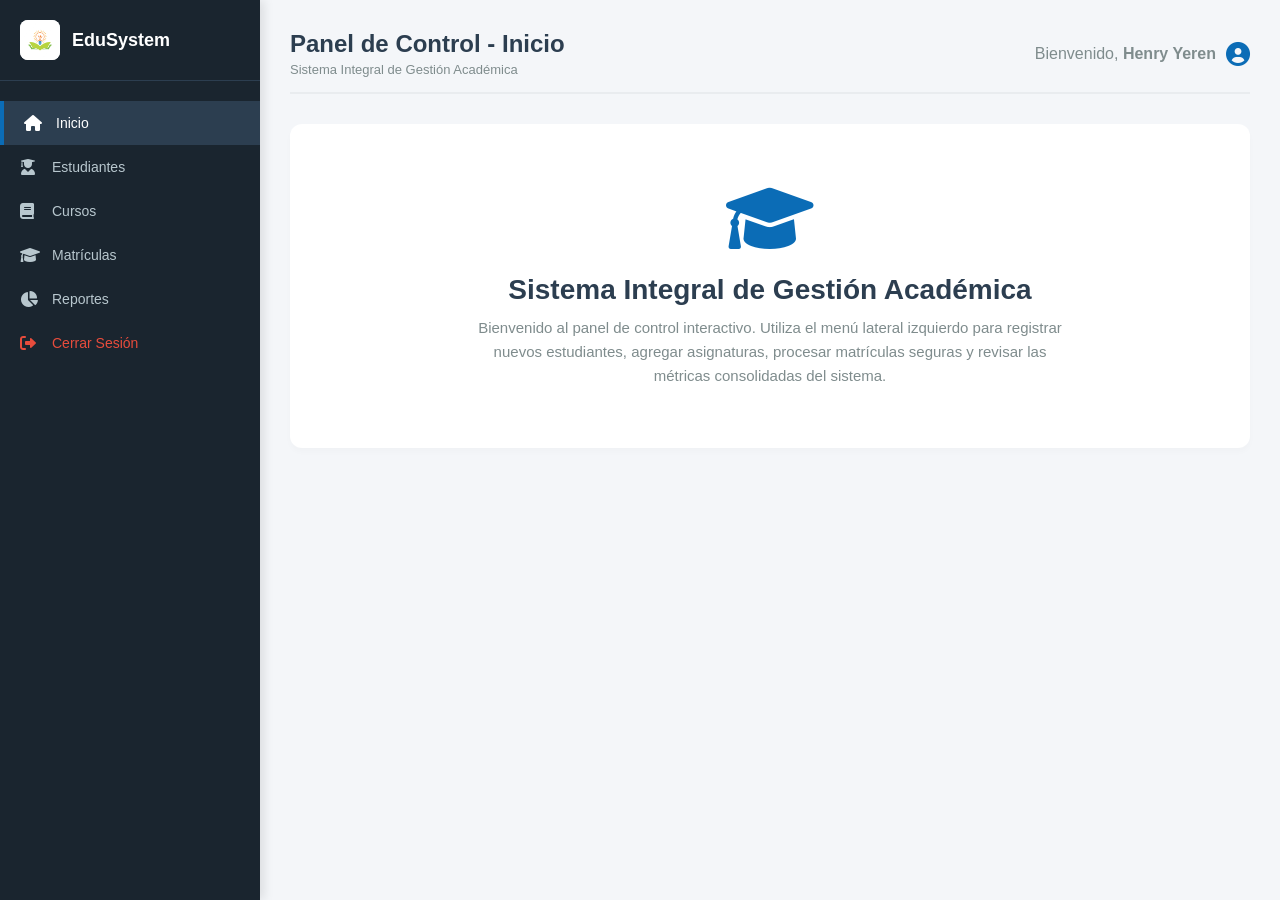
==== commit 43f63189: "Update dashboard.html" ====
--- a/dashboard.html
+++ b/dashboard.html
@@ -3,7 +3,7 @@
 <head>
     <meta charset="UTF-8">
     <meta name="viewport" content="width=device-width, initial-scale=1.0">
-    <title>EduSystem - Panel Principal</title>
+    <title>EduSystem - Panel de Gestión</title>
     <link rel="stylesheet" href="css/estilos.css">
     <link rel="stylesheet" href="https://cdnjs.cloudflare.com/ajax/libs/font-awesome/6.0.0/css/all.min.css">
 </head>
@@ -11,25 +11,26 @@
 
     <div class="dash-sidebar">
         <div class="dash-sidebar-logo">
-            <img src="assets/logo.jpg" alt="EduSystem Logo">
+            <img src="assets/logo.jpg" alt="EduSystem Logo" onerror="this.style.display='none'">
             <h3>EduSystem</h3>
         </div>
         <nav class="dash-sidebar-menu">
-            <a href="#" class="dash-active"><i class="fa-solid fa-table-columns"></i> Inicio (Resumen)</a>
-            <a href="#" onclick="alert('Módulo de Registro de Estudiantes en desarrollo.')"><i class="fa-solid fa-address-card"></i> Registro de Alumnos</a>
-            <a href="#" onclick="alert('Módulo de Control de Matrículas en desarrollo.')"><i class="fa-solid fa-graduation-cap"></i> Control de Matrículas</a>
-            <a href="#" onclick="alert('Módulo de Seguimiento Académico en desarrollo.')"><i class="fa-solid fa-chart-line"></i> Seguimiento y Notas</a>
-            <a href="#" onclick="alert('Módulo de Reportes Estadísticos en desarrollo.')"><i class="fa-solid fa-file-invoice-dollar"></i> Reportes de Gestión</a>
+            <a href="#" class="menu-item dash-active" data-target="sec-inicio"><i class="fa-solid fa-house"></i> Inicio</a>
+            <a href="#" class="menu-item" data-target="sec-estudiantes"><i class="fa-solid fa-user-graduate"></i> Estudiantes</a>
+            <a href="#" class="menu-item" data-target="sec-cursos"><i class="fa-solid fa-book"></i> Cursos</a>
+            <a href="#" class="menu-item" data-target="sec-matriculas"><i class="fa-solid fa-graduation-cap"></i> Matrículas</a>
+            <a href="#" class="menu-item" data-target="sec-reportes"><i class="fa-solid fa-chart-pie"></i> Reportes</a>
             
             <a href="index.html" class="dash-logout-btn"><i class="fa-solid fa-right-from-bracket"></i> Cerrar Sesión</a>
         </nav>
     </div>
 
     <div class="dash-main-content">
+        
         <header class="dash-main-header">
             <div>
-                <h2>Panel de Control Institucional</h2>
-                <p style="color: #7f8c8d; font-size: 13px; margin-top: 4px;">Seguimiento en tiempo real para la toma de decisiones</p>
+                <h2 id="dash-title">Panel de Control - Inicio</h2>
+                <p style="color: #7f8c8d; font-size: 13px; margin-top: 4px;">Sistema Integral de Gestión Académica</p>
             </div>
             <div class="dash-user-info">
                 <span>Bienvenido, <strong>Henry Yeren</strong></span>
@@ -37,85 +38,393 @@
             </div>
         </header>
 
-        <div class="dash-cards-container">
-            <div class="dash-card">
-                <div class="dash-card-icon" style="background-color: rgba(11, 108, 182, 0.1); color: #0b6cb6;">
-                    <i class="fa-solid fa-users"></i>
-                </div>
-                <div class="dash-card-info">
-                    <h3>1,248</h3>
-                    <p>Total Alumnos</p>
-                </div>
-            </div>
-            <div class="dash-card">
-                <div class="dash-card-icon" style="background-color: rgba(23, 185, 120, 0.1); color: #17b978;">
-                    <i class="fa-solid fa-clipboard-check"></i>
-                </div>
-                <div class="dash-card-info">
-                    <h3>94.2%</h3>
-                    <p>Eficiencia Matrículas</p>
-                </div>
-            </div>
-            <div class="dash-card">
-                <div class="dash-card-icon" style="background-color: rgba(243, 156, 18, 0.1); color: #f39c12;">
-                    <i class="fa-solid fa-triangle-exclamation"></i>
-                </div>
-                <div class="dash-card-info">
-                    <h3>12</h3>
-                    <p>Alertas de Errores</p>
-                </div>
-            </div>
-        </div>
-
-        <div class="dash-data-container">
-            <div class="dash-table-actions">
-                <div class="dash-search-box">
-                    <i class="fa-solid fa-magnifying-glass"></i>
-                    <input type="text" placeholder="Buscar alumno por código o DNI...">
-                </div>
-                <button class="dash-btn-primary" onclick="alert('Abriendo formulario de inserción segura...')">
-                    <i class="fa-solid fa-plus"></i> Nueva Matrícula
-                </button>
-            </div>
-
-            <div class="dash-table-responsive">
-                <table class="dash-table">
-                    <thead>
+        <section id="sec-inicio" class="dash-section">
+            <div class="dash-data-container" style="text-align: center; padding: 60px 20px;">
+                <i class="fa-solid fa-graduation-cap" style="font-size: 70px; color: #0b6cb6; margin-bottom: 20px;"></i>
+                <h2 style="font-size: 28px; color: #2c3e50; margin-bottom: 10px;">Sistema Integral de Gestión Académica</h2>
+                <p style="color: #7f8c8d; max-width: 600px; margin: 0 auto; font-size: 15px; line-height: 1.6;">
+                    Bienvenido al panel de control interactivo. Utiliza el menú lateral izquierdo para registrar nuevos estudiantes, agregar asignaturas, procesar matrículas seguras y revisar las métricas consolidadas del sistema.
+                </p>
+            </div>
+        </section>
+
+        <section id="sec-estudiantes" class="dash-section" style="display: none;">
+            <div class="dash-data-container" style="margin-bottom: 25px;">
+                <h3 style="margin-bottom: 20px; color: #0b6cb6; font-size: 20px;"><i class="fa-solid fa-user-plus"></i> Gestión de Estudiantes</h3>
+                
+                <div style="display: grid; grid-template-columns: repeat(auto-fit, minmax(200px, 1fr)); gap: 15px; align-items: flex-end;">
+                    <div class="dash-form-group" style="margin: 0;">
+                        <label>Código</label>
+                        <input type="text" id="est-codigo" placeholder="Código">
+                    </div>
+                    <div class="dash-form-group" style="margin: 0;">
+                        <label>Nombres</label>
+                        <input type="text" id="est-nombres" placeholder="Nombres">
+                    </div>
+                    <div class="dash-form-group" style="margin: 0;">
+                        <label>Apellidos</label>
+                        <input type="text" id="est-apellidos" placeholder="Apellidos">
+                    </div>
+                    <div class="dash-form-group" style="margin: 0;">
+                        <label>Carrera</label>
+                        <input type="text" id="est-carrera" placeholder="Carrera">
+                    </div>
+                    <div class="dash-form-group" style="margin: 0;">
+                        <label>Ciclo</label>
+                        <input type="text" id="est-ciclo" placeholder="Ciclo">
+                    </div>
+                    <div class="dash-form-group" style="margin: 0;">
+                        <label>Correo</label>
+                        <input type="email" id="est-correo" placeholder="Correo">
+                    </div>
+                    <button class="dash-btn-primary" id="btn-registrar-estudiante" style="height: 42px; justify-content: center; background-color: #004085;">
+                        Registrar estudiante
+                    </button>
+                </div>
+            </div>
+
+            <div class="dash-data-container">
+                <h3 style="margin-bottom: 15px; color: #2c3e50;"><i class="fa-solid fa-list"></i> Lista de estudiantes</h3>
+                <div class="dash-table-responsive">
+                    <table class="dash-table">
+                        <thead>
+                            <tr>
+                                <th>Código</th>
+                                <th>Nombres</th>
+                                <th>Apellidos</th>
+                                <th>Carrera</th>
+                                <th>Ciclo</th>
+                                <th>Correo</th>
+                                <th>Acción</th>
+                            </tr>
+                        </thead>
+                        <tbody id="tabla-estudiantes">
+                            </tbody>
+                    </table>
+                </div>
+            </div>
+        </section>
+
+        <section id="sec-cursos" class="dash-section" style="display: none;">
+            <div class="dash-data-container" style="margin-bottom: 25px;">
+                <h3 style="margin-bottom: 20px; color: #0b6cb6; font-size: 20px;"><i class="fa-solid fa-book-bookmark"></i> Gestión de Cursos</h3>
+                
+                <div style="display: grid; grid-template-columns: repeat(auto-fit, minmax(220px, 1fr)); gap: 15px; align-items: flex-end;">
+                    <div class="dash-form-group" style="margin: 0;">
+                        <label>Código Curso</label>
+                        <input type="text" id="cur-codigo" placeholder="Código Curso">
+                    </div>
+                    <div class="dash-form-group" style="margin: 0;">
+                        <label>Nombre Curso</label>
+                        <input type="text" id="cur-nombre" placeholder="Nombre Curso">
+                    </div>
+                    <div class="dash-form-group" style="margin: 0;">
+                        <label>Créditos</label>
+                        <input type="number" id="cur-creditos" placeholder="Créditos">
+                    </div>
+                    <div class="dash-form-group" style="margin: 0;">
+                        <label>Docente</label>
+                        <input type="text" id="cur-docente" placeholder="Docente">
+                    </div>
+                    <button class="dash-btn-primary" id="btn-registrar-curso" style="height: 42px; justify-content: center; background-color: #004085;">
+                        Registrar Curso
+                    </button>
+                </div>
+            </div>
+
+            <div class="dash-data-container">
+                <h3 style="margin-bottom: 15px; color: #2c3e50;"><i class="fa-solid fa-bookmark"></i> Cursos Registrados</h3>
+                <div class="dash-table-responsive">
+                    <table class="dash-table">
+                        <thead>
+                            <tr>
+                                <th>Código</th>
+                                <th>Curso</th>
+                                <th>Créditos</th>
+                                <th>Docente</th>
+                                <th>Acción</th>
+                            </tr>
+                        </thead>
+                        <tbody id="tabla-cursos">
+                            </tbody>
+                    </table>
+                </div>
+            </div>
+        </section>
+
+        <section id="sec-matriculas" class="dash-section" style="display: none;">
+            <div class="dash-data-container" style="margin-bottom: 25px;">
+                <h3 style="margin-bottom: 20px; color: #0b6cb6; font-size: 20px;"><i class="fa-solid fa-file-signature"></i> Gestión de Matrículas</h3>
+                
+                <div style="display: grid; grid-template-columns: repeat(auto-fit, minmax(280px, 1fr)); gap: 20px; align-items: flex-end;">
+                    <div class="dash-form-group" style="margin: 0;">
+                        <label>Seleccione estudiante</label>
+                        <select id="mat-estudiante" style="width: 100%; padding: 10px; border: 1px solid #dcdde1; border-radius: 6px;">
+                            <option value="">Seleccione estudiante</option>
+                        </select>
+                    </div>
+                    <div class="dash-form-group" style="margin: 0;">
+                        <label>Seleccione curso</label>
+                        <select id="mat-curso" style="width: 100%; padding: 10px; border: 1px solid #dcdde1; border-radius: 6px;">
+                            <option value="">Seleccione curso</option>
+                        </select>
+                    </div>
+                    <button class="dash-btn-primary" id="btn-registrar-matricula" style="height: 42px; justify-content: center; background-color: #004085;">
+                        Registrar Matrícula
+                    </button>
+                </div>
+            </div>
+
+            <div class="dash-data-container">
+                <h3 style="margin-bottom: 15px; color: #2c3e50;"><i class="fa-solid fa-clipboard-list"></i> Lista de Matrículas</h3>
+                <div class="dash-table-responsive">
+                    <table class="dash-table">
+                        <thead>
+                            <tr>
+                                <th>Estudiante</th>
+                                <th>Curso</th>
+                                <th>Acción</th>
+                            </tr>
+                        </thead>
+                        <tbody id="tabla-matriculas">
+                            </tbody>
+                    </table>
+                </div>
+            </div>
+        </section>
+
+        <section id="sec-reportes" class="dash-section" style="display: none;">
+            <h3 style="margin-bottom: 20px; color: #2c3e50; font-size: 22px;">Reportes del Sistema</h3>
+            <div class="dash-cards-container">
+                <div class="dash-card" style="text-align: center; flex-direction: column; padding: 30px 20px;">
+                    <h4 style="font-size: 16px; color: #34495e; margin-bottom: 15px;">Total de Estudiantes</h4>
+                    <span id="rep-total-estudiantes" style="font-size: 48px; font-weight: bold; color: #0b6cb6;">0</span>
+                </div>
+                <div class="dash-card" style="text-align: center; flex-direction: column; padding: 30px 20px;">
+                    <h4 style="font-size: 16px; color: #34495e; margin-bottom: 15px;">Total de Cursos</h4>
+                    <span id="rep-total-cursos" style="font-size: 48px; font-weight: bold; color: #0b6cb6;">0</span>
+                </div>
+                <div class="dash-card" style="text-align: center; flex-direction: column; padding: 30px 20px;">
+                    <h4 style="font-size: 16px; color: #34495e; margin-bottom: 15px;">Total de Matrículas</h4>
+                    <span id="rep-total-matriculas" style="font-size: 48px; font-weight: bold; color: #0b6cb6;">0</span>
+                </div>
+            </div>
+        </section>
+
+    </div>
+
+    <script>
+        document.addEventListener('DOMContentLoaded', () => {
+            // Arreglos de memoria temporal
+            let estudiantes = [];
+            let cursos = [];
+            let matriculas = [];
+
+            // Elementos de navegación
+            const menuItems = document.querySelectorAll('.menu-item');
+            const sections = document.querySelectorAll('.dash-section');
+            const titleHeader = document.querySelector('#dash-title');
+
+            // Cambio de pestañas interactivo
+            menuItems.forEach(item => {
+                item.addEventListener('click', (e) => {
+                    e.preventDefault();
+                    menuItems.forEach(i => i.classList.remove('dash-active'));
+                    item.classList.add('dash-active');
+                    sections.forEach(sec => sec.style.display = 'none');
+                    
+                    const targetId = item.getAttribute('data-target');
+                    document.getElementById(targetId).style.display = 'block';
+                    titleHeader.textContent = 'Panel de Control - ' + item.textContent.trim();
+                    
+                    // Actualizar reportes cada vez que se entra a la sección
+                    if(targetId === 'sec-reportes') {
+                        actualizarReportes();
+                    }
+                });
+            });
+
+            // --- MÓDULO ESTUDIANTES ---
+            const btnEstudiante = document.getElementById('btn-registrar-estudiante');
+            btnEstudiante.addEventListener('click', () => {
+                const codigo = document.getElementById('est-codigo').value.trim();
+                const nombres = document.getElementById('est-nombres').value.trim();
+                const apellidos = document.getElementById('est-apellidos').value.trim();
+                const carrera = document.getElementById('est-carrera').value.trim();
+                const ciclo = document.getElementById('est-ciclo').value.trim();
+                const correo = document.getElementById('est-correo').value.trim();
+
+                if(!codigo || !nombres || !apellidos) {
+                    alert('Por favor, rellene al menos el Código, Nombre y Apellido.');
+                    return;
+                }
+
+                const nuevoEst = { codigo, nombres, apellidos, carrera, ciclo, correo };
+                estudiantes.push(nuevoEst);
+                
+                actualizarTablaEstudiantes();
+                actualizarSelects();
+                actualizarReportes();
+
+                // Limpiar campos
+                document.getElementById('est-codigo').value = '';
+                document.getElementById('est-nombres').value = '';
+                document.getElementById('est-apellidos').value = '';
+                document.getElementById('est-carrera').value = '';
+                document.getElementById('est-ciclo').value = '';
+                document.getElementById('est-correo').value = '';
+            });
+
+            function actualizarTablaEstudiantes() {
+                const tbody = document.getElementById('tabla-estudiantes');
+                tbody.innerHTML = '';
+                estudiantes.forEach((est, index) => {
+                    tbody.innerHTML += `
                         <tr>
-                            <th>Código</th>
-                            <th>Nombres y Apellidos</th>
-                            <th>Especialidad / Carrera</th>
-                            <th>Estado Matrícula</th>
-                            <th>Rendimiento</th>
+                            <td><strong>${est.codigo}</strong></td>
+                            <td>${est.nombres}</td>
+                            <td>${est.apellidos}</td>
+                            <td>${est.carrera || '-'}</td>
+                            <td>${est.ciclo || '-'}</td>
+                            <td>${est.correo || '-'}</td>
+                            <td>
+                                <button class="dash-btn-action delete" onclick="eliminarEstudiante(${index})"><i class="fa-solid fa-trash"></i></button>
+                            </td>
                         </tr>
-                    </thead>
-                    <tbody>
+                    `;
+                });
+            }
+
+            window.eliminarEstudiante = (index) => {
+                estudiantes.splice(index, 1);
+                actualizarTablaEstudiantes();
+                actualizarSelects();
+                actualizarReportes();
+            };
+
+            // --- MÓDULO CURSOS ---
+            const btnCurso = document.getElementById('btn-registrar-curso');
+            btnCurso.addEventListener('click', () => {
+                const codigo = document.getElementById('cur-codigo').value.trim();
+                const nombre = document.getElementById('cur-nombre').value.trim();
+                const creditos = document.getElementById('cur-creditos').value.trim();
+                const docente = document.getElementById('cur-docente').value.trim();
+
+                if(!codigo || !nombre) {
+                    alert('Por favor, ingrese el código y nombre del curso.');
+                    return;
+                }
+
+                const nuevoCur = { codigo, nombre, creditos, docente };
+                cursos.push(nuevoCur);
+
+                actualizarTablaCursos();
+                actualizarSelects();
+                actualizarReportes();
+
+                // Limpiar campos
+                document.getElementById('cur-codigo').value = '';
+                document.getElementById('cur-nombre').value = '';
+                document.getElementById('cur-creditos').value = '';
+                document.getElementById('cur-docente').value = '';
+            });
+
+            function actualizarTablaCursos() {
+                const tbody = document.getElementById('tabla-cursos');
+                tbody.innerHTML = '';
+                cursos.forEach((cur, index) => {
+                    tbody.innerHTML += `
                         <tr>
-                            <td><strong>A20260101</strong></td>
-                            <td>Henry Eduardo Yeren Almeyda</td>
-                            <td>Ingeniería de Sistemas</td>
-                            <td><span class="dash-status-badge activo">Regular</span></td>
-                            <td><strong style="color: #17b978;">18.5</strong></td>
+                            <td><strong>${cur.codigo}</strong></td>
+                            <td>${cur.nombre}</td>
+                            <td>${cur.creditos || '-'}</td>
+                            <td>${cur.docente || '-'}</td>
+                            <td>
+                                <button class="dash-btn-action delete" onclick="eliminarCurso(${index})"><i class="fa-solid fa-trash"></i></button>
+                            </td>
                         </tr>
+                    `;
+                });
+            }
+
+            window.eliminarCurso = (index) => {
+                cursos.splice(index, 1);
+                actualizarTablaCursos();
+                actualizarSelects();
+                actualizarReportes();
+            };
+
+            // --- MÓDULO MATRÍCULAS ---
+            function actualizarSelects() {
+                const selectEst = document.getElementById('mat-estudiante');
+                const selectCur = document.getElementById('mat-curso');
+
+                selectEst.innerHTML = '<option value="">Seleccione estudiante</option>';
+                estudiantes.forEach((est, idx) => {
+                    selectEst.innerHTML += `<option value="${idx}">${est.codigo} - ${est.nombres} ${est.apellidos}</option>`;
+                });
+
+                selectCur.innerHTML = '<option value="">Seleccione curso</option>';
+                cursos.forEach((cur, idx) => {
+                    selectCur.innerHTML += `<option value="${idx}">${cur.codigo} - ${cur.nombre}</option>`;
+                });
+            }
+
+            const btnMatricula = document.getElementById('btn-registrar-matricula');
+            btnMatricula.addEventListener('click', () => {
+                const estIdx = document.getElementById('mat-estudiante').value;
+                const curIdx = document.getElementById('mat-curso').value;
+
+                if(estIdx === "" || curIdx === "") {
+                    alert('Debe seleccionar un estudiante y un curso obligatoriamente.');
+                    return;
+                }
+
+                const alumnoSelected = estudiantes[estIdx];
+                const cursoSelected = cures = cursos[curIdx];
+
+                const nuevaMat = {
+                    estudiante: `${alumnoSelected.nombres} ${alumnoSelected.apellidos}`,
+                    curso: cursoSelected.nombre
+                };
+
+                matriculas.push(nuevaMat);
+                actualizarTablaMatriculas();
+                actualizarReportes();
+
+                document.getElementById('mat-estudiante').value = "";
+                document.getElementById('mat-curso').value = "";
+            });
+
+            function actualizarTablaMatriculas() {
+                const tbody = document.getElementById('tabla-matriculas');
+                tbody.innerHTML = '';
+                matriculas.forEach((mat, index) => {
+                    tbody.innerHTML += `
                         <tr>
-                            <td><strong>A20260102</strong></td>
-                            <td>Ana María Torres Mendoza</td>
-                            <td>Ingeniería Industrial</td>
-                            <td><span class="dash-status-badge activo">Regular</span></td>
-                            <td><strong style="color: #17b978;">16.0</strong></td>
+                            <td>${mat.estudiante}</td>
+                            <td>${mat.curso}</td>
+                            <td>
+                                <button class="dash-btn-action delete" onclick="eliminarMatricula(${index})"><i class="fa-solid fa-ban"></i></button>
+                            </td>
                         </tr>
-                        <tr>
-                            <td><strong>A20260103</strong></td>
-                            <td>Carlos Javier Mendoza Cruz</td>
-                            <td>Arquitectura</td>
-                            <td><span class="dash-status-badge inactivo">Observado</span></td>
-                            <td><strong style="color: #e74c3c;">10.2</strong></td>
-                        </tr>
-                    </tbody>
-                </table>
-            </div>
-        </div>
-    </div>
-
+                    `;
+                });
+            }
+
+            window.eliminarMatricula = (index) => {
+                matriculas.splice(index, 1);
+                actualizarTablaMatriculas();
+                actualizarReportes();
+            };
+
+            // --- ACTUALIZAR CONTADORES ---
+            function actualizarReportes() {
+                document.getElementById('rep-total-estudiantes').textContent = estudiantes.length;
+                document.getElementById('rep-total-cursos').textContent = cursos.length;
+                document.getElementById('rep-total-matriculas').textContent = matriculas.length;
+            }
+        });
+    </script>
 </body>
 </html>
